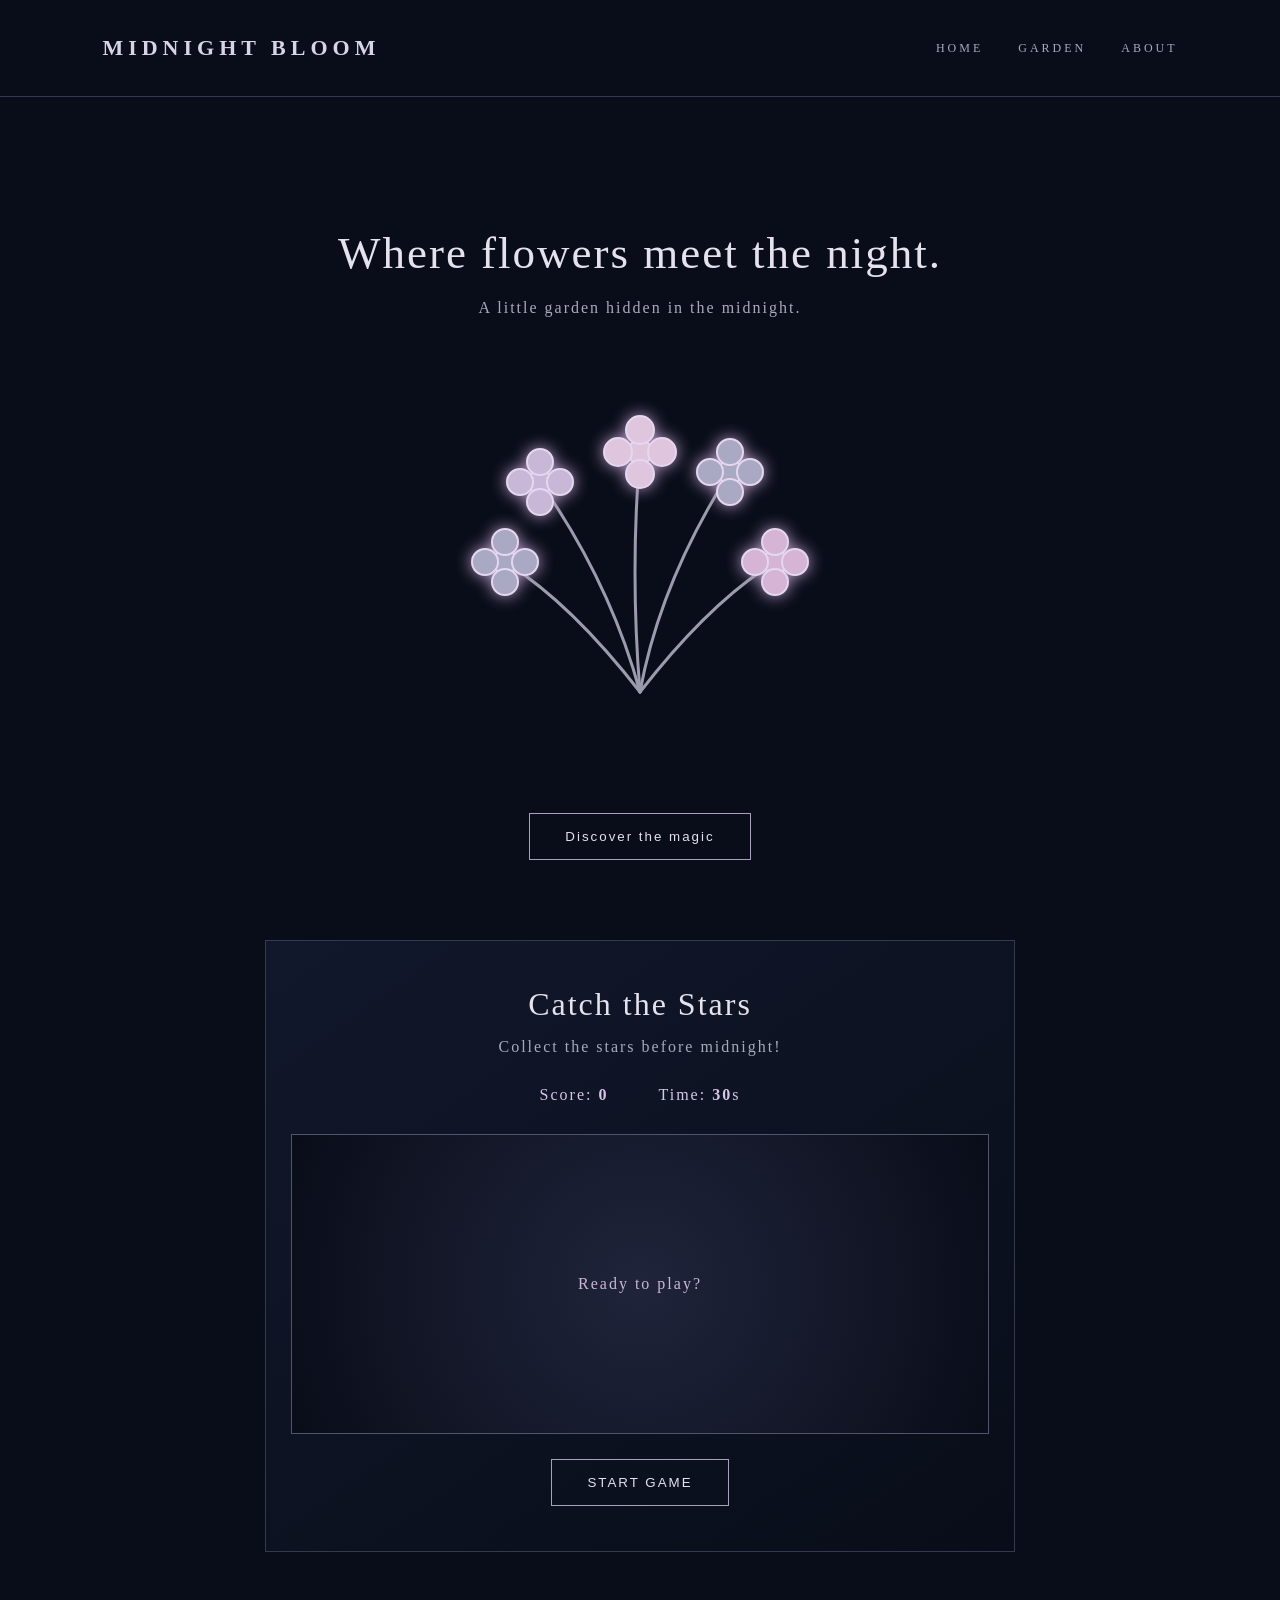
==== index.html/index.html @ 3b83dcd0 "Add files via upload" ====
<!DOCTYPE html>
<html lang="tr">
<head>
    <meta charset="UTF-8">
    <meta name="viewport" content="width=device-width, initial-scale=1.0">
    <title>Midnight Bloom</title>
    <link rel="stylesheet" href="style.css">
</head>
<body>

    <header>
        <h1>MIDNIGHT BLOOM</h1>
        <nav>
            <a href="#">HOME</a>
            <a href="#">GARDEN</a>
            <a href="#">ABOUT</a>
        </nav>
    </header>

    <main>
        <h2>Where flowers meet the night.</h2>
        <p>A little garden hidden in the midnight.</p>

       <div class="flowers">
    <svg viewBox="0 0 400 350" class="bouquet">
        <path class="stem" d="M200 310 Q170 200 100 100" />
        <path class="stem" d="M200 310 Q220 200 290 90" />
        <path class="stem" d="M200 310 Q190 190 200 70" />
        <path class="stem" d="M200 310 Q130 220 65 180" />
        <path class="stem" d="M200 310 Q270 220 335 180" />

        <g class="flower flower-one">
            <circle cx="100" cy="100" r="12"/>
            <circle cx="100" cy="80" r="13"/>
            <circle cx="120" cy="100" r="13"/>
            <circle cx="100" cy="120" r="13"/>
            <circle cx="80" cy="100" r="13"/>
        </g>

        <g class="flower flower-two">
            <circle cx="290" cy="90" r="12"/>
            <circle cx="290" cy="70" r="13"/>
            <circle cx="310" cy="90" r="13"/>
            <circle cx="290" cy="110" r="13"/>
            <circle cx="270" cy="90" r="13"/>
        </g>

        <g class="flower flower-three">
            <circle cx="200" cy="70" r="12"/>
            <circle cx="200" cy="48" r="14"/>
            <circle cx="222" cy="70" r="14"/>
            <circle cx="200" cy="92" r="14"/>
            <circle cx="178" cy="70" r="14"/>
        </g>

        <g class="flower flower-four">
            <circle cx="65" cy="180" r="12"/>
            <circle cx="65" cy="160" r="13"/>
            <circle cx="85" cy="180" r="13"/>
            <circle cx="65" cy="200" r="13"/>
            <circle cx="45" cy="180" r="13"/>
        </g>

        <g class="flower flower-five">
            <circle cx="335" cy="180" r="12"/>
            <circle cx="335" cy="160" r="13"/>
            <circle cx="355" cy="180" r="13"/>
            <circle cx="335" cy="200" r="13"/>
            <circle cx="315" cy="180" r="13"/>
        </g>
    </svg>
</div> 

        <button id="flowerButton">Discover the magic</button>
        <section class="game">
    <h2>Catch the Stars</h2>
    <p>Collect the stars before midnight!</p>

    <div class="game-info">
        <span>Score: <b id="score">0</b></span>
        <span>Time: <b id="time">30</b>s</span>
    </div>

    <div id="gameArea">
        <p id="gameMessage">Ready to play?</p>
    </div>

    <button id="startGame">START GAME</button>
</section>
    </main>

    <script src="script.js"></script>
</body>
</html>
---- index.html/style.css ----
* {
    margin: 0;
    padding: 0;
    box-sizing: border-box;
}

body {
    background: #090d19;
    color: #e5e1ed;
    font-family: Georgia, serif;
    min-height: 100vh;
    overflow-x: hidden;
}

header {
    display: flex;
    justify-content: space-between;
    align-items: center;
    padding: 35px 8%;
    border-bottom: 1px solid #34394b;
}

header h1 {
    letter-spacing: 5px;
    font-size: 22px;
    color: #d9d4e5;
}

nav {
    display: flex;
    gap: 35px;
}

nav a {
    color: #aaa9bc;
    text-decoration: none;
    font-size: 12px;
    letter-spacing: 3px;
    transition: 0.3s;
}

nav a:hover {
    color: #d9a9d5;
}

main {
    text-align: center;
    padding: 130px 20px;
}

main h2 {
    font-size: 45px;
    font-weight: normal;
    letter-spacing: 2px;
    margin-bottom: 20px;
}

main p {
    color: #aaa9bc;
    letter-spacing: 2px;
}

.flowers {
    font-size: 65px;
    margin: 65px 0;
    color: #d6b8dc;
    animation: float 3s ease-in-out infinite;
}

button {
    background: transparent;
    border: 1px solid #aaa0bd;
    color: #e5e1ed;
    padding: 15px 35px;
    letter-spacing: 2px;
    cursor: pointer;
    transition: 0.3s;
}

button:hover {
    background: #aaa0bd;
    color: #090d19;
}

@keyframes float {
    0%, 100% {
        transform: translateY(0);
    }
    50% {
        transform: translateY(-15px);
    }
}
.bouquet {
    width: 400px;
    max-width: 90%;
    overflow: visible;
    animation: bouquetFloat 4s ease-in-out infinite;
}

.stem {
    fill: none;
    stroke: #9b9bad;
    stroke-width: 3;
    stroke-linecap: round;
}

.flower {
    fill: #c9b7d8;
    stroke: #e4d7ee;
    stroke-width: 2;
    filter: drop-shadow(0 0 8px #b99bc9);
    transform-box: fill-box;
    transform-origin: center;
}

.flower-three {
    fill: #e0c5df;
}

.flower-two,
.flower-four {
    fill: #a9a9c4;
}

.flower-five {
    fill: #d5b4d6;
}

@keyframes bouquetFloat {
    0%, 100% {
        transform: translateY(0) rotate(-1deg);
    }

    50% {
        transform: translateY(-12px) rotate(1deg);
    }
}
/* GAME AREA */

.game {
    max-width: 750px;
    margin: 80px auto;
    padding: 45px 25px;
    border: 1px solid #34394b;
    background: linear-gradient(145deg, #11182b, #090d19);
    text-align: center;
}

.game h2 {
    font-size: 32px;
    margin-bottom: 15px;
}

.game-info {
    display: flex;
    justify-content: center;
    gap: 50px;
    margin: 30px 0;
    color: #d8c7e8;
    letter-spacing: 2px;
}

#gameArea {
    position: relative;
    width: 100%;
    height: 300px;
    border: 1px solid #55536c;
    background: radial-gradient(circle, #20243b, #090d19);
    overflow: hidden;
}

#gameMessage {
    position: absolute;
    top: 50%;
    left: 50%;
    transform: translate(-50%, -50%);
    width: 100%;
    color: #c9b7d8;
}

.star {
    position: absolute;
    font-size: 30px;
    cursor: pointer;
    user-select: none;
    animation: starGlow 1.5s infinite alternate;
}

@keyframes starGlow {
    from {
        opacity: 0.6;
        transform: scale(0.8);
    }

    to {
        opacity: 1;
        transform: scale(1.2);
    }
}

#startGame {
    margin-top: 25px;
}
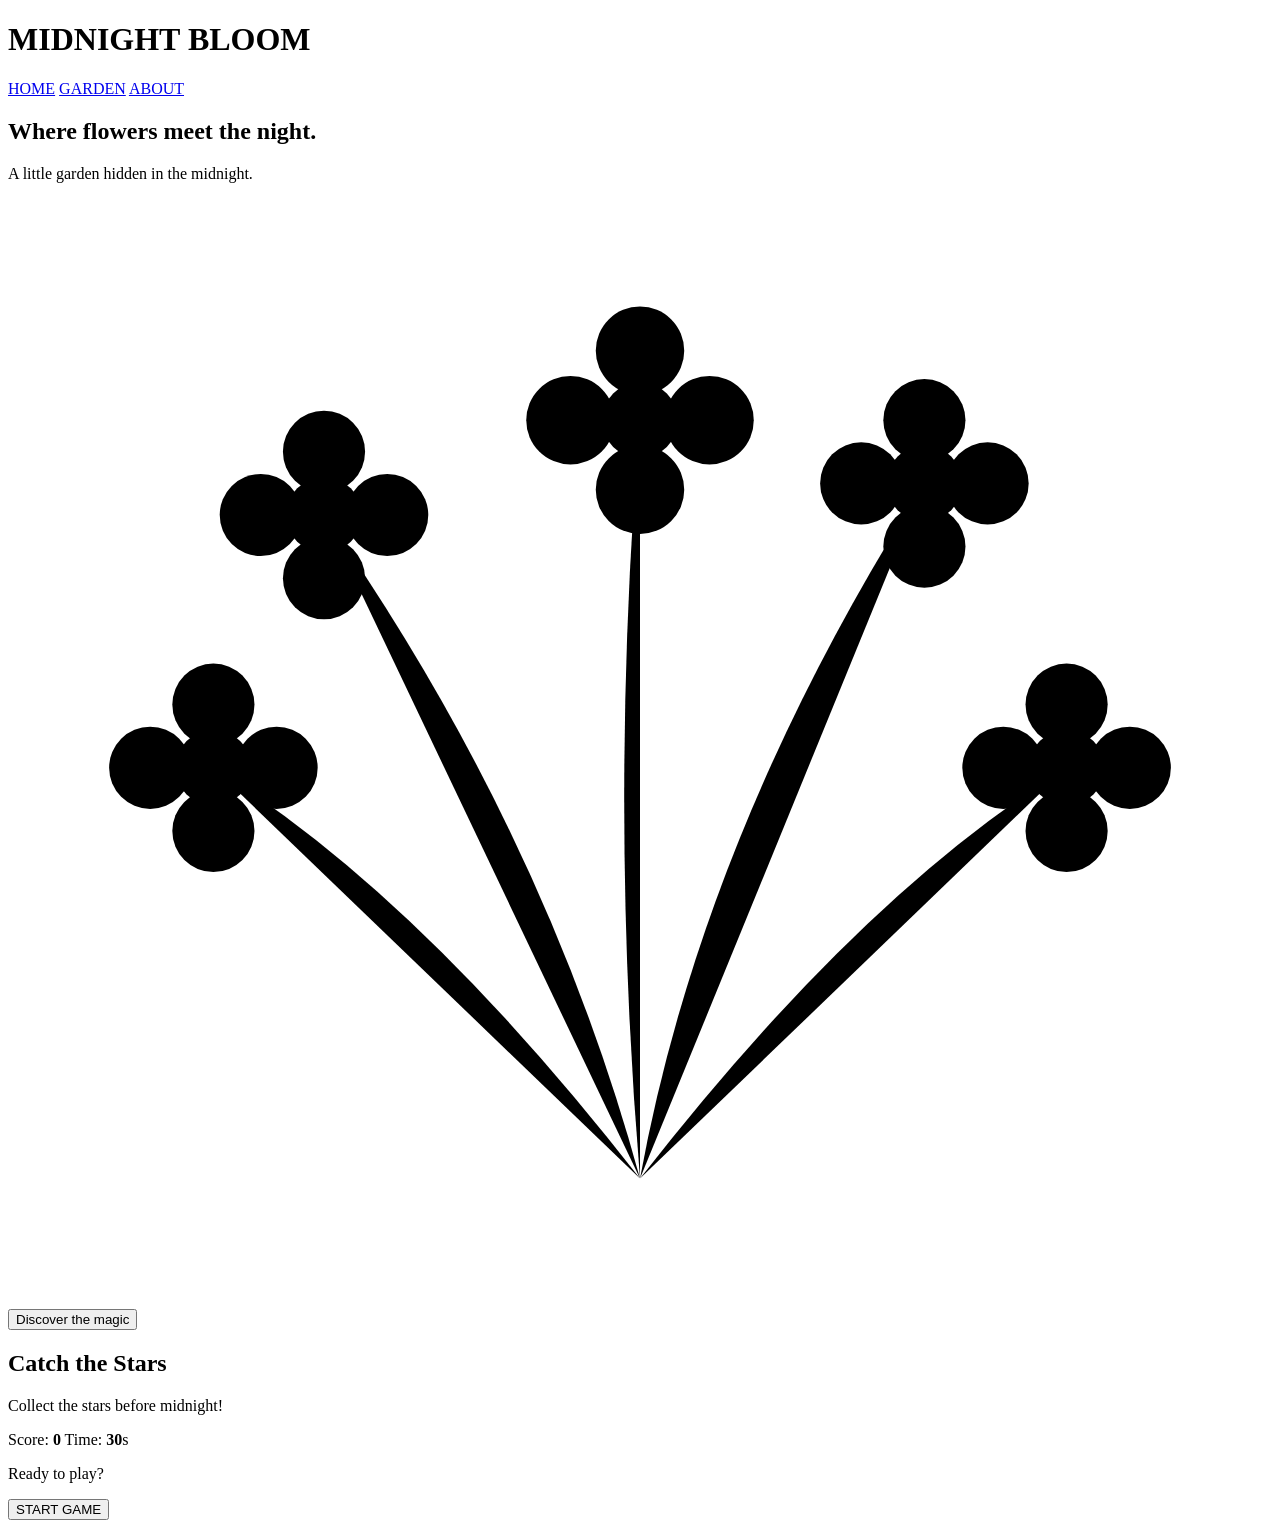
==== commit db7de5e0: "Update index.html" ====
--- a/index.html/index.html
+++ b/index.html/index.html
@@ -89,6 +89,6 @@
 </section>
     </main>
 
-    <script src="script.js"></script>
+    <script src="script.js?v=2"></script>
 </body>
-</html>+</html>
